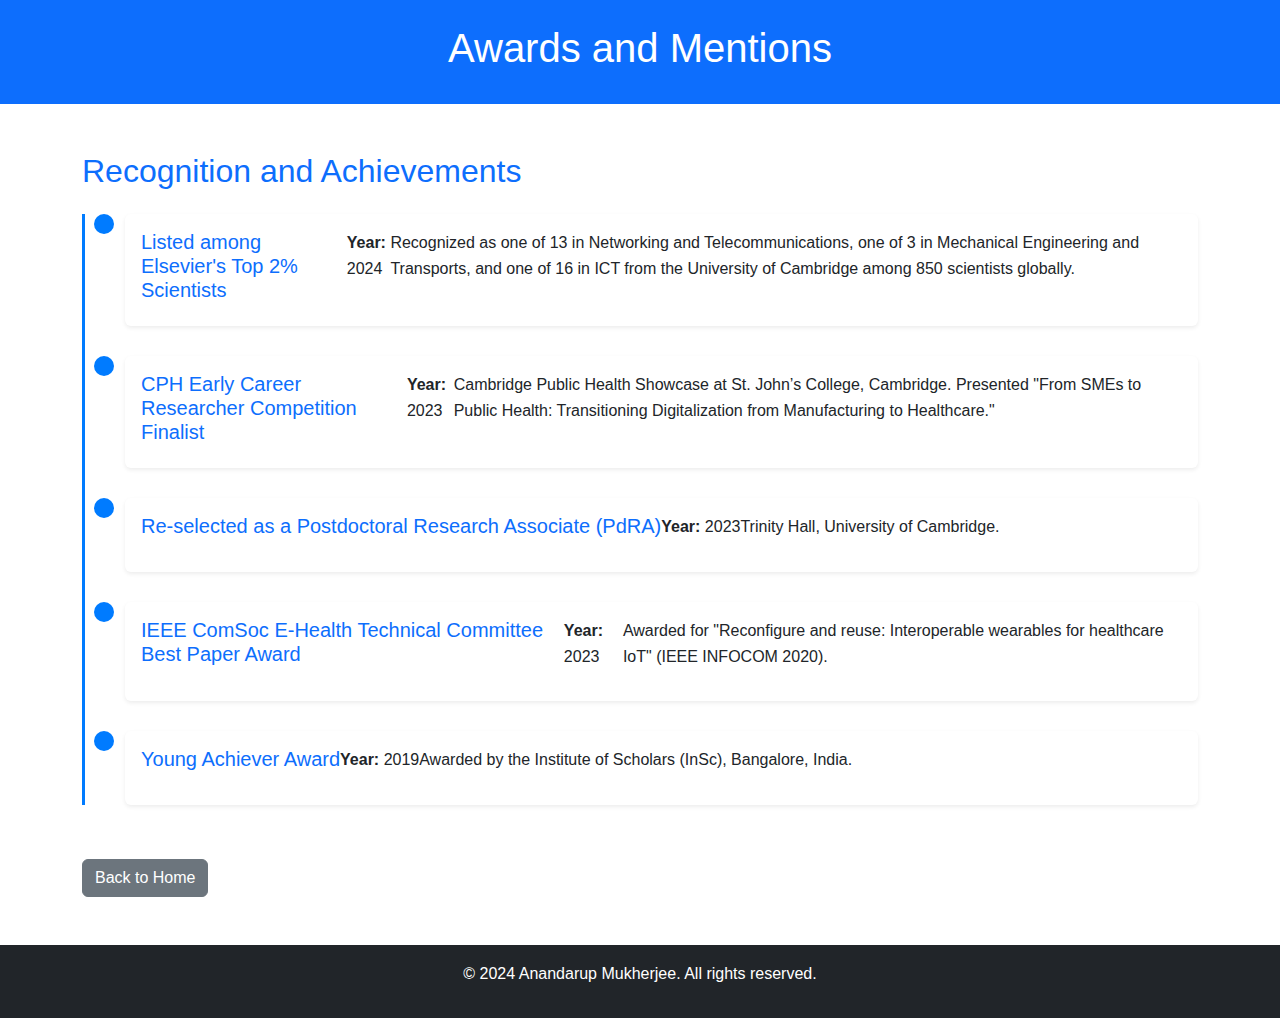
==== awards.html @ 121df2f0 "Add files via upload" ====
<!DOCTYPE html>
<html lang="en">
<head>
  <meta charset="UTF-8">
  <meta name="viewport" content="width=device-width, initial-scale=1.0">
  <meta name="description" content="Awards and Mentions - Anandarup Mukherjee">
  <title>Awards and Mentions - Anandarup Mukherjee</title>
  <!-- Bootstrap CSS -->
  <link rel="stylesheet" href="https://cdn.jsdelivr.net/npm/bootstrap@5.3.0/dist/css/bootstrap.min.css">
  <link rel="stylesheet" href="styles.css">
</head>
<body>
  <header class="bg-primary text-white text-center py-4">
    <h1>Awards and Mentions</h1>
  </header>

  <main class="container my-5">
    <h2 class="text-primary mb-4">Recognition and Achievements</h2>
    <div class="timeline">
      <!-- Award 1 -->
      <div class="timeline-item">
        <div class="card shadow-sm">
          <div class="card-body">
            <h5 class="card-title text-primary">Listed among Elsevier's Top 2% Scientists</h5>
            <p class="card-text"><strong>Year:</strong> 2024</p>
            <p>
              Recognized as one of 13 in Networking and Telecommunications, one of 3 in Mechanical Engineering and Transports, and one of 16 in ICT from the University of Cambridge among 850 scientists globally.
            </p>
          </div>
        </div>
      </div>

      <!-- Award 2 -->
      <div class="timeline-item">
        <div class="card shadow-sm">
          <div class="card-body">
            <h5 class="card-title text-primary">CPH Early Career Researcher Competition Finalist</h5>
            <p class="card-text"><strong>Year:</strong> 2023</p>
            <p>
              Cambridge Public Health Showcase at St. John’s College, Cambridge. Presented "From SMEs to Public Health: Transitioning Digitalization from Manufacturing to Healthcare."
            </p>
          </div>
        </div>
      </div>

      <!-- Award 3 -->
      <div class="timeline-item">
        <div class="card shadow-sm">
          <div class="card-body">
            <h5 class="card-title text-primary">Re-selected as a Postdoctoral Research Associate (PdRA)</h5>
            <p class="card-text"><strong>Year:</strong> 2023</p>
            <p>
              Trinity Hall, University of Cambridge.
            </p>
          </div>
        </div>
      </div>

      <!-- Award 4 -->
      <div class="timeline-item">
        <div class="card shadow-sm">
          <div class="card-body">
            <h5 class="card-title text-primary">IEEE ComSoc E-Health Technical Committee Best Paper Award</h5>
            <p class="card-text"><strong>Year:</strong> 2023</p>
            <p>
              Awarded for "Reconfigure and reuse: Interoperable wearables for healthcare IoT" (IEEE INFOCOM 2020).
            </p>
          </div>
        </div>
      </div>

      <!-- Award 5 -->
      <div class="timeline-item">
        <div class="card shadow-sm">
          <div class="card-body">
            <h5 class="card-title text-primary">Young Achiever Award</h5>
            <p class="card-text"><strong>Year:</strong> 2019</p>
            <p>
              Awarded by the Institute of Scholars (InSc), Bangalore, India.
            </p>
          </div>
        </div>
      </div>

      <!-- Additional Awards -->
      <!-- Add cards for each additional award in the same format -->

    </div>
    <a href="index.html" class="btn btn-secondary mt-4">Back to Home</a>
  </main>

  <footer class="bg-dark text-white text-center py-3">
    <p>&copy; 2024 Anandarup Mukherjee. All rights reserved.</p>
  </footer>

  <!-- Bootstrap JS -->
  <script src="https://cdn.jsdelivr.net/npm/bootstrap@5.3.0/dist/js/bootstrap.bundle.min.js"></script>
</body>
</html>
---- styles.css ----
body {
  font-family: Arial, sans-serif;
  line-height: 1.6;
}

h2 {
  margin-bottom: 20px;
}

.card {
  box-shadow: 0 4px 8px rgba(0, 0, 0, 0.1);
  border: none;
  transition: transform 0.3s ease;
}

.card:hover {
  transform: translateY(-10px);
}

footer {
  margin-top: 20px;
}

.timeline {
  border-left: 3px solid #007bff;
  padding-left: 20px;
  margin-top: 20px;
}

.timeline-item {
  margin-bottom: 20px;
  position: relative;
}

.timeline-item::before {
  content: '';
  position: absolute;
  left: -10px;
  top: 0;
  width: 10px;
  height: 10px;
  background-color: #007bff;
  border-radius: 50%;
}

.card {
  border: none;
  box-shadow: 0 4px 8px rgba(0, 0, 0, 0.1);
  transition: transform 0.3s ease, box-shadow 0.3s ease;
}

.card:hover {
  transform: translateY(-5px);
  box-shadow: 0 6px 12px rgba(0, 0, 0, 0.15);
}

.card-title {
  font-size: 1.25rem;
}

.timeline {
  position: relative;
  border-left: 3px solid #007bff;
  margin: 20px 0;
  padding-left: 20px;
}

.timeline-item {
  margin-bottom: 30px;
  position: relative;
}

.timeline-item::before {
  content: '';
  position: absolute;
  left: -11px;
  top: 0;
  width: 20px;
  height: 20px;
  background-color: #007bff;
  border-radius: 50%;
}

.card {
  margin-left: 20px;
}

@media (max-width: 768px) {
  .timeline {
    border-left: none;
    padding-left: 0;
  }

  .timeline-item {
    margin-left: 0;
  }

  .timeline-item::before {
    display: none;
  }

  .card {
    margin: 0;
  }
}



.video-header {
  position: relative;
  overflow: hidden;
  height: 300px; /* Adjust as needed */
  display: flex;
  align-items: center;
  justify-content: center;
  color: white;
  text-align: center;
}

.background-video {
  position: absolute;
  top: 0;
  left: 0;
  width: 100%;
  height: 100%;
  object-fit: cover;
  z-index: -1; /* Ensures the video stays in the background */
}

.overlay {
  position: absolute;
  top: 0;
  left: 0;
  width: 100%;
  height: 100%;
  background: rgba(0, 0, 0, 0.5); /* Semi-transparent dark overlay */
  z-index: 0;
}

.header-content {
  position: relative;
  z-index: 1;
  text-shadow: 0 2px 5px rgba(0, 0, 0, 0.7); /* Adds a subtle shadow to the text */
  padding: 1rem;
}

.header-content h1 {
  font-size: 2.5rem;
  font-weight: bold;
}

.header-content p {
  font-size: 1.25rem;
  margin: 0.5rem 0;
}



.icon {
  width: 100px;  /* Adjust icon width as needed */
  height: 100px; /* Adjust icon height as needed */
  object-fit: contain; /* Ensures images maintain their aspect ratio */
}

.card-body {
  display: flex;
}

.me-3 {
  margin-right: 1rem; /* Bootstrap spacing for icon and text */
}
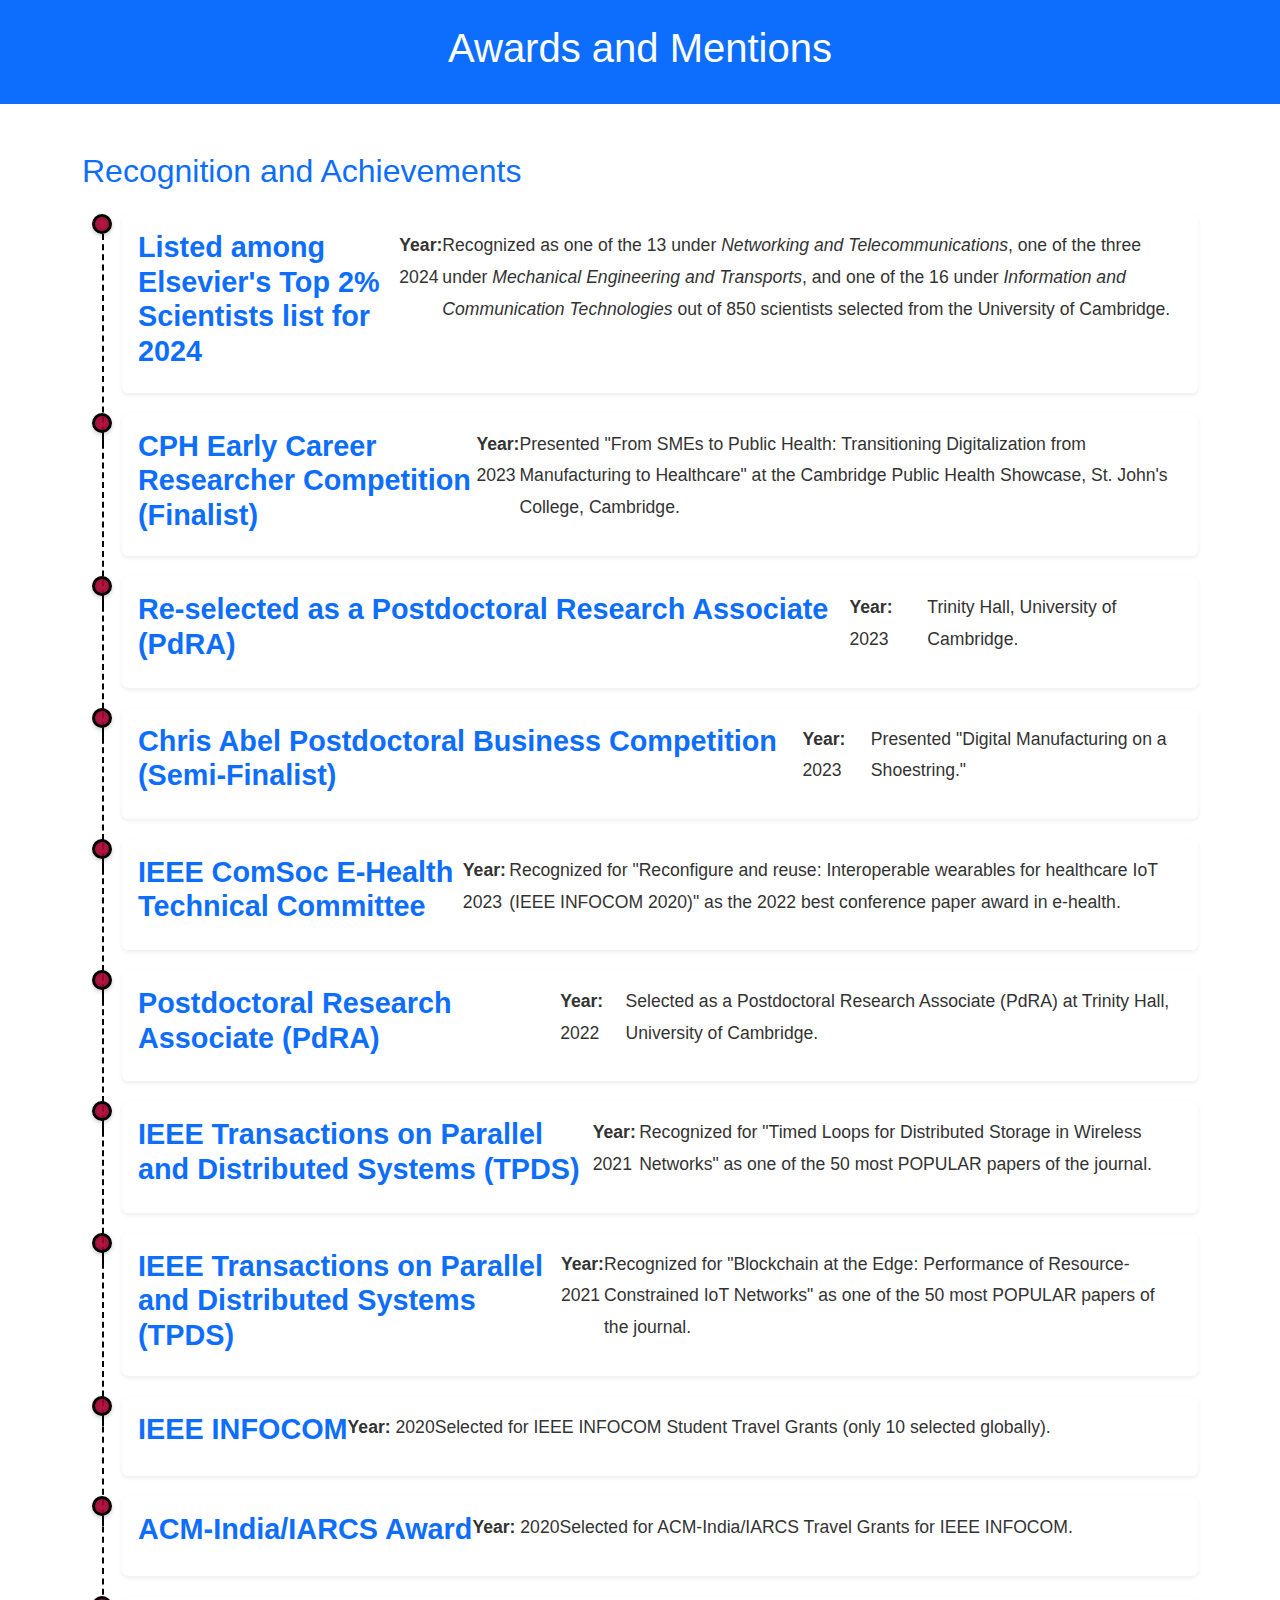
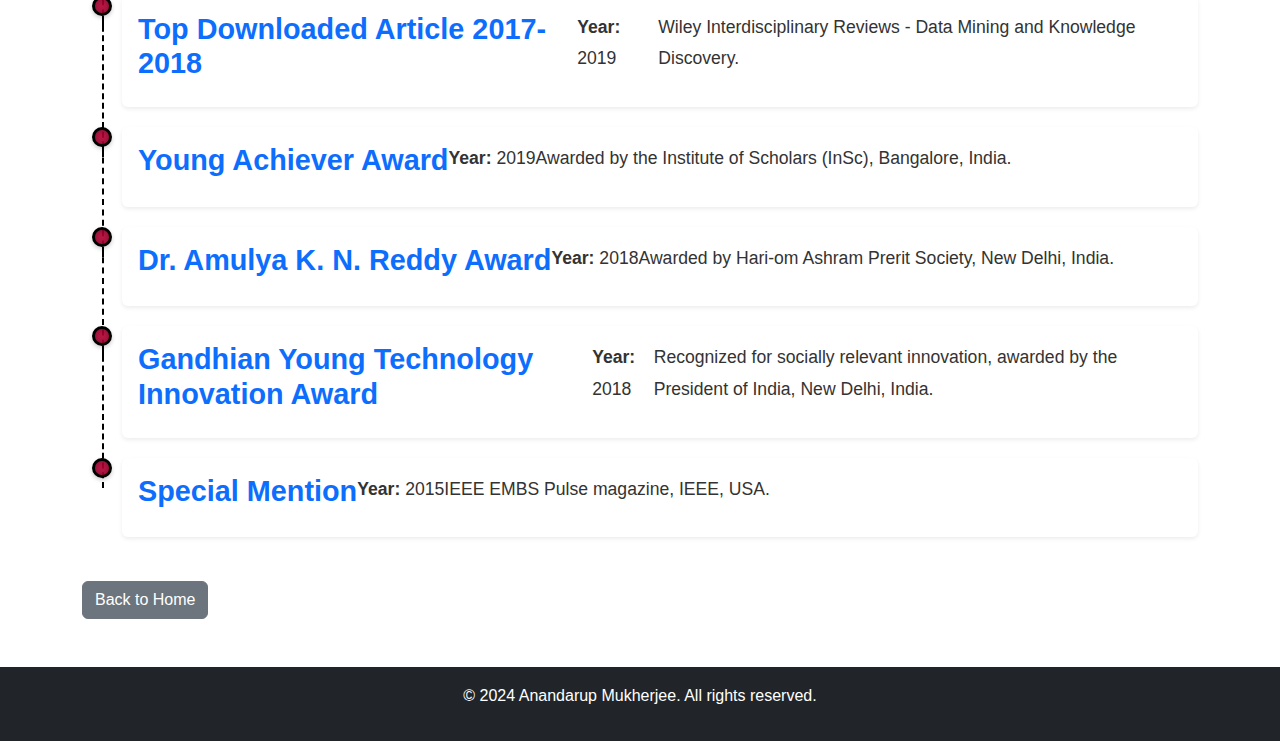
==== commit 1192dfb2: "new pages" ====
--- a/awards.html
+++ b/awards.html
@@ -15,77 +15,204 @@
   </header>
 
   <main class="container my-5">
-    <h2 class="text-primary mb-4">Recognition and Achievements</h2>
-    <div class="timeline">
-      <!-- Award 1 -->
-      <div class="timeline-item">
-        <div class="card shadow-sm">
-          <div class="card-body">
-            <h5 class="card-title text-primary">Listed among Elsevier's Top 2% Scientists</h5>
-            <p class="card-text"><strong>Year:</strong> 2024</p>
-            <p>
-              Recognized as one of 13 in Networking and Telecommunications, one of 3 in Mechanical Engineering and Transports, and one of 16 in ICT from the University of Cambridge among 850 scientists globally.
-            </p>
-          </div>
-        </div>
-      </div>
-
-      <!-- Award 2 -->
-      <div class="timeline-item">
-        <div class="card shadow-sm">
-          <div class="card-body">
-            <h5 class="card-title text-primary">CPH Early Career Researcher Competition Finalist</h5>
-            <p class="card-text"><strong>Year:</strong> 2023</p>
-            <p>
-              Cambridge Public Health Showcase at St. John’s College, Cambridge. Presented "From SMEs to Public Health: Transitioning Digitalization from Manufacturing to Healthcare."
-            </p>
-          </div>
-        </div>
-      </div>
-
-      <!-- Award 3 -->
-      <div class="timeline-item">
-        <div class="card shadow-sm">
-          <div class="card-body">
-            <h5 class="card-title text-primary">Re-selected as a Postdoctoral Research Associate (PdRA)</h5>
-            <p class="card-text"><strong>Year:</strong> 2023</p>
-            <p>
-              Trinity Hall, University of Cambridge.
-            </p>
-          </div>
-        </div>
-      </div>
-
-      <!-- Award 4 -->
-      <div class="timeline-item">
-        <div class="card shadow-sm">
-          <div class="card-body">
-            <h5 class="card-title text-primary">IEEE ComSoc E-Health Technical Committee Best Paper Award</h5>
-            <p class="card-text"><strong>Year:</strong> 2023</p>
-            <p>
-              Awarded for "Reconfigure and reuse: Interoperable wearables for healthcare IoT" (IEEE INFOCOM 2020).
-            </p>
-          </div>
-        </div>
-      </div>
-
-      <!-- Award 5 -->
-      <div class="timeline-item">
-        <div class="card shadow-sm">
-          <div class="card-body">
-            <h5 class="card-title text-primary">Young Achiever Award</h5>
-            <p class="card-text"><strong>Year:</strong> 2019</p>
-            <p>
-              Awarded by the Institute of Scholars (InSc), Bangalore, India.
-            </p>
-          </div>
-        </div>
-      </div>
-
-      <!-- Additional Awards -->
-      <!-- Add cards for each additional award in the same format -->
-
-    </div>
+  <h2 class="text-primary mb-4">Recognition and Achievements</h2>
+  <div class="timeline">
+    <!-- Award 1 -->
+    <div class="timeline-item">
+      <div class="card shadow-sm">
+        <div class="card-body">
+          <h5 class="card-title text-primary">Listed among Elsevier's Top 2% Scientists list for 2024</h5>
+          <p class="card-text"><strong>Year:</strong> 2024</p>
+          <p>
+            Recognized as one of the 13 under <i>Networking and Telecommunications</i>, one of the three under <i>Mechanical Engineering and Transports</i>, and one of the 16 under <i>Information and Communication Technologies</i> out of 850 scientists selected from the University of Cambridge.
+          </p>
+        </div>
+      </div>
+    </div>
+
+    <!-- Award 2 -->
+    <div class="timeline-item">
+      <div class="card shadow-sm">
+        <div class="card-body">
+          <h5 class="card-title text-primary">CPH Early Career Researcher Competition (Finalist)</h5>
+          <p class="card-text"><strong>Year:</strong> 2023</p>
+          <p>
+            Presented "From SMEs to Public Health: Transitioning Digitalization from Manufacturing to Healthcare" at the Cambridge Public Health Showcase, St. John's College, Cambridge.
+          </p>
+        </div>
+      </div>
+    </div>
+
+    <!-- Award 3 -->
+    <div class="timeline-item">
+      <div class="card shadow-sm">
+        <div class="card-body">
+          <h5 class="card-title text-primary">Re-selected as a Postdoctoral Research Associate (PdRA)</h5>
+          <p class="card-text"><strong>Year:</strong> 2023</p>
+          <p>
+            Trinity Hall, University of Cambridge.
+          </p>
+        </div>
+      </div>
+    </div>
+
+    <!-- Award 4 -->
+    <div class="timeline-item">
+      <div class="card shadow-sm">
+        <div class="card-body">
+          <h5 class="card-title text-primary">Chris Abel Postdoctoral Business Competition (Semi-Finalist)</h5>
+          <p class="card-text"><strong>Year:</strong> 2023</p>
+          <p>
+            Presented "Digital Manufacturing on a Shoestring."
+          </p>
+        </div>
+      </div>
+    </div>
+
+    <!-- Award 5 -->
+    <div class="timeline-item">
+      <div class="card shadow-sm">
+        <div class="card-body">
+          <h5 class="card-title text-primary">IEEE ComSoc E-Health Technical Committee</h5>
+          <p class="card-text"><strong>Year:</strong> 2023</p>
+          <p>
+            Recognized for "Reconfigure and reuse: Interoperable wearables for healthcare IoT (IEEE INFOCOM 2020)" as the 2022 best conference paper award in e-health.
+          </p>
+        </div>
+      </div>
+    </div>
+
+    <!-- Award 6 -->
+    <div class="timeline-item">
+      <div class="card shadow-sm">
+        <div class="card-body">
+          <h5 class="card-title text-primary">Postdoctoral Research Associate (PdRA)</h5>
+          <p class="card-text"><strong>Year:</strong> 2022</p>
+          <p>
+            Selected as a Postdoctoral Research Associate (PdRA) at Trinity Hall, University of Cambridge.
+          </p>
+        </div>
+      </div>
+    </div>
+
+    <!-- Award 7 -->
+    <div class="timeline-item">
+      <div class="card shadow-sm">
+        <div class="card-body">
+          <h5 class="card-title text-primary">IEEE Transactions on Parallel and Distributed Systems (TPDS)</h5>
+          <p class="card-text"><strong>Year:</strong> 2021</p>
+          <p>
+            Recognized for "Timed Loops for Distributed Storage in Wireless Networks" as one of the 50 most POPULAR papers of the journal.
+          </p>
+        </div>
+      </div>
+    </div>
+
+    <!-- Award 8 -->
+    <div class="timeline-item">
+      <div class="card shadow-sm">
+        <div class="card-body">
+          <h5 class="card-title text-primary">IEEE Transactions on Parallel and Distributed Systems (TPDS)</h5>
+          <p class="card-text"><strong>Year:</strong> 2021</p>
+          <p>
+            Recognized for "Blockchain at the Edge: Performance of Resource-Constrained IoT Networks" as one of the 50 most POPULAR papers of the journal.
+          </p>
+        </div>
+      </div>
+    </div>
+
+    <!-- Award 9 -->
+    <div class="timeline-item">
+      <div class="card shadow-sm">
+        <div class="card-body">
+          <h5 class="card-title text-primary">IEEE INFOCOM</h5>
+          <p class="card-text"><strong>Year:</strong> 2020</p>
+          <p>
+            Selected for IEEE INFOCOM Student Travel Grants (only 10 selected globally).
+          </p>
+        </div>
+      </div>
+    </div>
+
+    <!-- Award 10 -->
+    <div class="timeline-item">
+      <div class="card shadow-sm">
+        <div class="card-body">
+          <h5 class="card-title text-primary">ACM-India/IARCS Award</h5>
+          <p class="card-text"><strong>Year:</strong> 2020</p>
+          <p>
+            Selected for ACM-India/IARCS Travel Grants for IEEE INFOCOM.
+          </p>
+        </div>
+      </div>
+    </div>
+
+    <!-- Award 11 -->
+    <div class="timeline-item">
+      <div class="card shadow-sm">
+        <div class="card-body">
+          <h5 class="card-title text-primary">Top Downloaded Article 2017-2018</h5>
+          <p class="card-text"><strong>Year:</strong> 2019</p>
+          <p>
+            Wiley Interdisciplinary Reviews - Data Mining and Knowledge Discovery.
+          </p>
+        </div>
+      </div>
+    </div>
+
+    <!-- Award 12 -->
+    <div class="timeline-item">
+      <div class="card shadow-sm">
+        <div class="card-body">
+          <h5 class="card-title text-primary">Young Achiever Award</h5>
+          <p class="card-text"><strong>Year:</strong> 2019</p>
+          <p>
+            Awarded by the Institute of Scholars (InSc), Bangalore, India.
+          </p>
+        </div>
+      </div>
+    </div>
+
+    <!-- Award 13 -->
+    <div class="timeline-item">
+      <div class="card shadow-sm">
+        <div class="card-body">
+          <h5 class="card-title text-primary">Dr. Amulya K. N. Reddy Award</h5>
+          <p class="card-text"><strong>Year:</strong> 2018</p>
+          <p>
+            Awarded by Hari-om Ashram Prerit Society, New Delhi, India.
+          </p>
+        </div>
+      </div>
+    </div>
+
+    <!-- Award 14 -->
+    <div class="timeline-item">
+      <div class="card shadow-sm">
+        <div class="card-body">
+          <h5 class="card-title text-primary">Gandhian Young Technology Innovation Award</h5>
+          <p class="card-text"><strong>Year:</strong> 2018</p>
+          <p>
+            Recognized for socially relevant innovation, awarded by the President of India, New Delhi, India.
+          </p>
+        </div>
+      </div>
+    </div>
+
+    <!-- Additional Awards -->
+    <div class="timeline-item">
+      <div class="card shadow-sm">
+        <div class="card-body">
+          <h5 class="card-title text-primary">Special Mention</h5>
+          <p class="card-text"><strong>Year:</strong> 2015</p>
+          <p>
+            IEEE EMBS Pulse magazine, IEEE, USA.
+          </p>
+        </div>
+      </div>
+    </div>
+  </div>
+
     <a href="index.html" class="btn btn-secondary mt-4">Back to Home</a>
   </main>
 
--- a/styles.css
+++ b/styles.css
@@ -21,27 +21,7 @@
   margin-top: 20px;
 }
 
-.timeline {
-  border-left: 3px solid #007bff;
-  padding-left: 20px;
-  margin-top: 20px;
-}
-
-.timeline-item {
-  margin-bottom: 20px;
-  position: relative;
-}
-
-.timeline-item::before {
-  content: '';
-  position: absolute;
-  left: -10px;
-  top: 0;
-  width: 10px;
-  height: 10px;
-  background-color: #007bff;
-  border-radius: 50%;
-}
+
 
 .card {
   border: none;
@@ -58,28 +38,7 @@
   font-size: 1.25rem;
 }
 
-.timeline {
-  position: relative;
-  border-left: 3px solid #007bff;
-  margin: 20px 0;
-  padding-left: 20px;
-}
-
-.timeline-item {
-  margin-bottom: 30px;
-  position: relative;
-}
-
-.timeline-item::before {
-  content: '';
-  position: absolute;
-  left: -11px;
-  top: 0;
-  width: 20px;
-  height: 20px;
-  background-color: #007bff;
-  border-radius: 50%;
-}
+
 
 .card {
   margin-left: 20px;
@@ -127,6 +86,7 @@
   z-index: -1; /* Ensures the video stays in the background */
 }
 
+
 .overlay {
   position: absolute;
   top: 0;
@@ -170,4 +130,166 @@
   margin-right: 1rem; /* Bootstrap spacing for icon and text */
 }
 
-
+/* Pastel Colors for Cards */
+.pastel-blue {
+  background-color: #dbeafe; /* Light pastel blue */
+}
+
+.pastel-green {
+  background-color: #defaf0; /* Light pastel green */
+}
+
+.pastel-yellow {
+  background-color: #fef9c3; /* Light pastel yellow */
+}
+
+
+
+
+/* Glassy Rectangular Button with Pastel Blue Tinge */
+.btn-read-more {
+  width: auto;
+  padding: 6px 12px;
+  background: rgba(173, 216, 230, 0.6); /* Light pastel blue with transparency */
+  border: 1px solid rgba(173, 216, 230, 0.8);
+  border-radius: 6px; /* Slightly rounded corners */
+  color: #007bff; /* Blue text */
+  font-size: 0.9rem;
+  font-weight: bold;
+  backdrop-filter: blur(5px); /* Glassy effect */
+  box-shadow: 0 2px 4px rgba(0, 0, 0, 0.1);
+  text-align: center;
+  transition: background-color 0.3s ease, box-shadow 0.3s ease;
+}
+
+.btn-read-more:hover {
+  background: rgba(173, 216, 230, 0.8); /* Darker pastel blue on hover */
+  box-shadow: 0 4px 8px rgba(0, 0, 0, 0.15);
+  color: #0056b3; /* Darker blue text on hover */
+  text-decoration: none;
+}
+
+.btn-read-more i {
+  font-size: 1rem;
+  margin-left: 5px;
+}
+
+
+
+
+
+/* Updated Timeline Styling */
+.timeline {
+  position: relative;
+  padding-left: 20px;
+  margin: 0;
+  margin-top: 20px;
+  /* Removed border-left here */
+}
+
+.timeline-item {
+  position: relative;
+  margin-bottom: 50px; /* Space between timeline items */
+}
+
+.timeline-item::before {
+  content: '';
+  position: absolute;
+  left: -10px; /* Align to the left */
+  top: 0;
+  width: 20px;
+  height: 20px;
+  background: rgba(199, 0, 57, 0.9); /* Glassy pastel red */
+  border: 3px solid #000; /* Black border */
+  box-shadow: inset 0 0 8px rgba(0, 0, 0, 0.4), 0 2px 4px rgba(0, 0, 0, 0.2); /* Glassy effect */
+  border-radius: 50%;
+  z-index: 2;
+}
+
+.timeline-item::after {
+  content: '';
+  position: absolute;
+  left: 0; /* Align the dashed line to the left */
+  top: 20px;
+  height: calc(100% + 30px);
+  width: 2px;
+  border-left: 2px dashed #000; /* Pastel blue dashed line */
+  z-index: 1;
+}
+
+
+
+.timeline-item-content {
+  margin-left: 40px; /* Offset content to the right of the line */
+  margin-top: 10px;
+  color: #ffffff;
+}
+
+/* Align Timeline Items Correctly */
+.timeline-item:last-child::after {
+  display: none; /* Remove line for the last item */
+}
+
+/* Timeline spacing */
+.timeline-item {
+  margin-bottom: 20px;
+}
+
+
+/* Video Styling */
+.video-left {
+  width: 150px; /* Fixed size for alignment */
+  height: auto;
+  border-radius: 10px;
+  box-shadow: 0 4px 8px rgba(0, 0, 0, 0.1);
+  object-fit: cover;
+}
+
+/* Typography */
+.card-title {
+  font-size: 1.8rem;
+  font-weight: bold;
+}
+
+.card-body p {
+  font-size: 1.1rem;
+  line-height: 1.8;
+  color: #333;
+}
+
+.card-body ul li {
+  font-size: 1rem;
+  margin-bottom: 10px;
+}
+
+/* Button Styling */
+.btn-read-more {
+  background-color: #007bff;
+  color: #fff;
+  border: none;
+  border-radius: 5px;
+  padding: 6px 12px;
+  font-size: 0.9rem;
+  transition: background-color 0.3s ease, transform 0.2s ease;
+}
+
+.btn-read-more:hover {
+  background-color: #0056b3;
+  transform: scale(1.05);
+}
+
+
+.social-link {
+  color: #007bff; /* Default color */
+  transition: color 0.3s ease, transform 0.2s ease;
+}
+
+.social-link:hover {
+  color: #0056b3; /* Hover color */
+  transform: scale(1.1); /* Slight zoom effect */
+}
+
+.social-link i {
+  font-size: 2rem; /* Icon size */
+}
+
